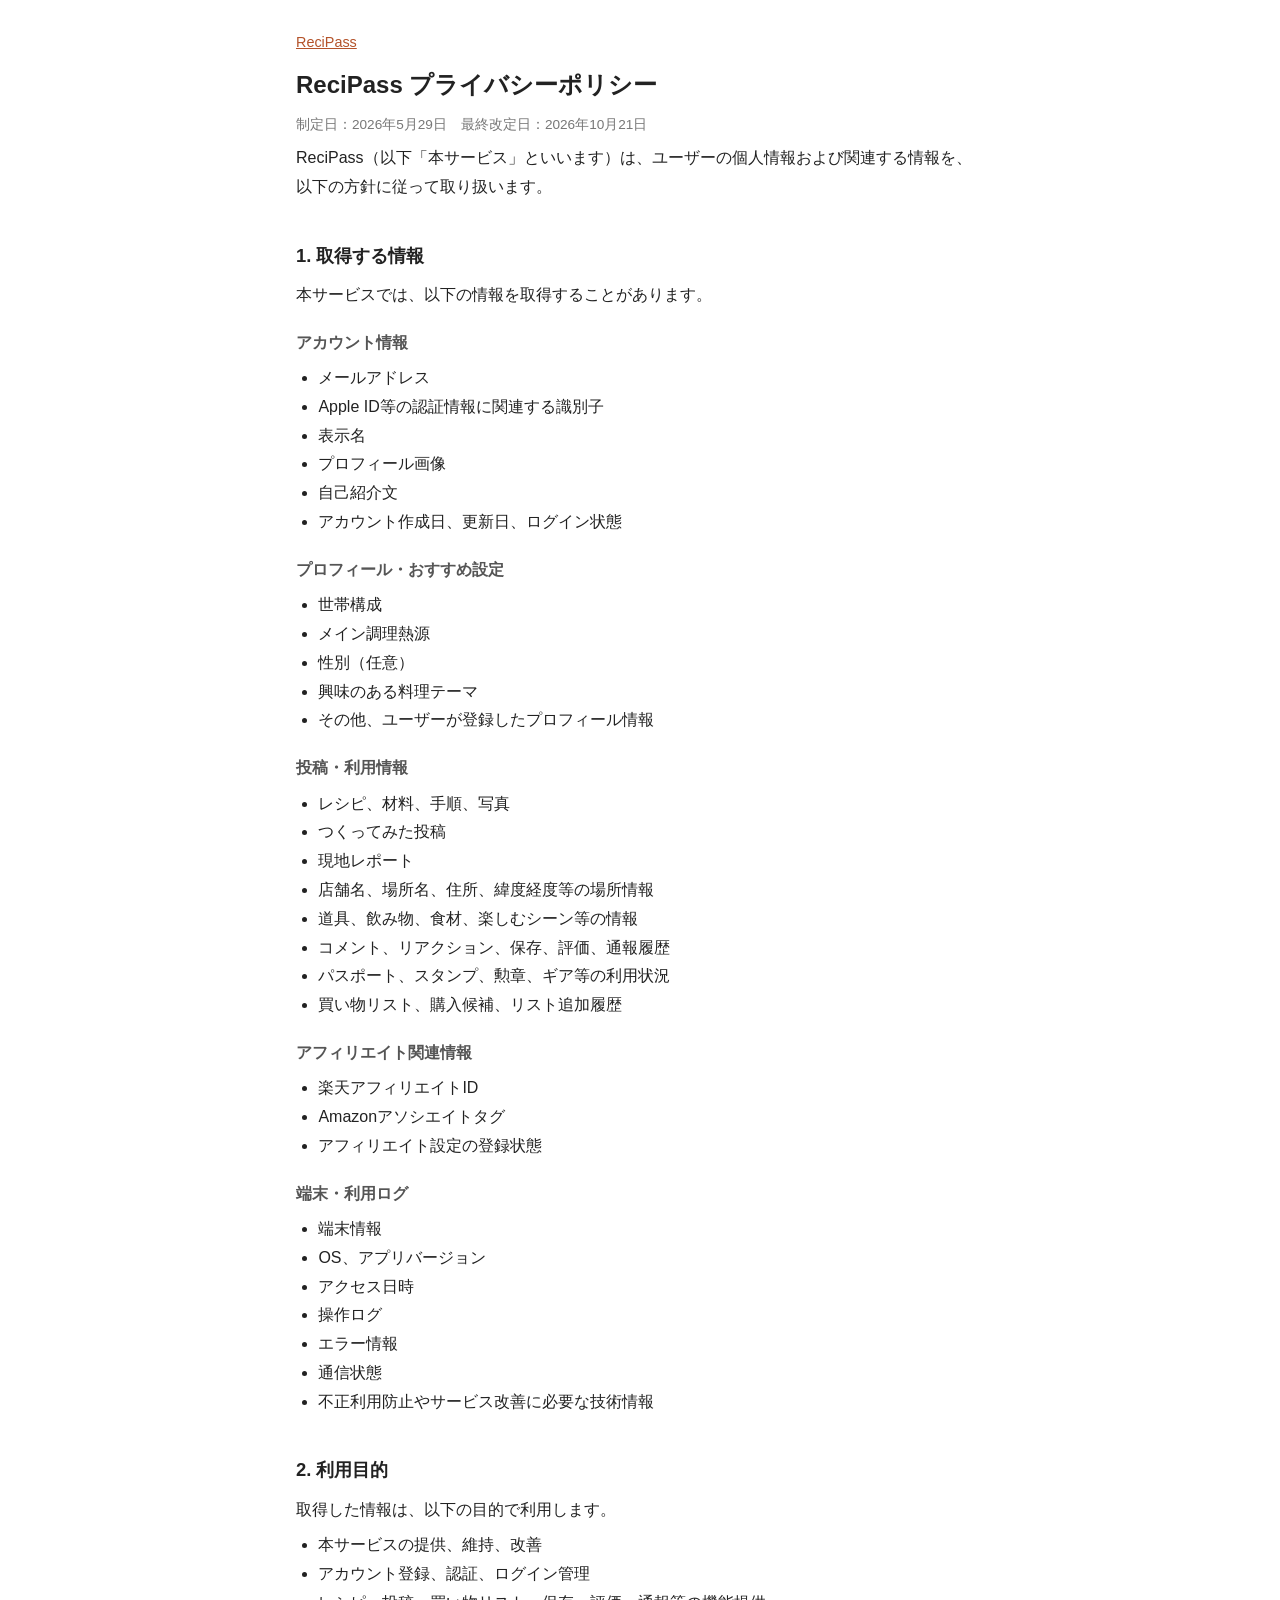
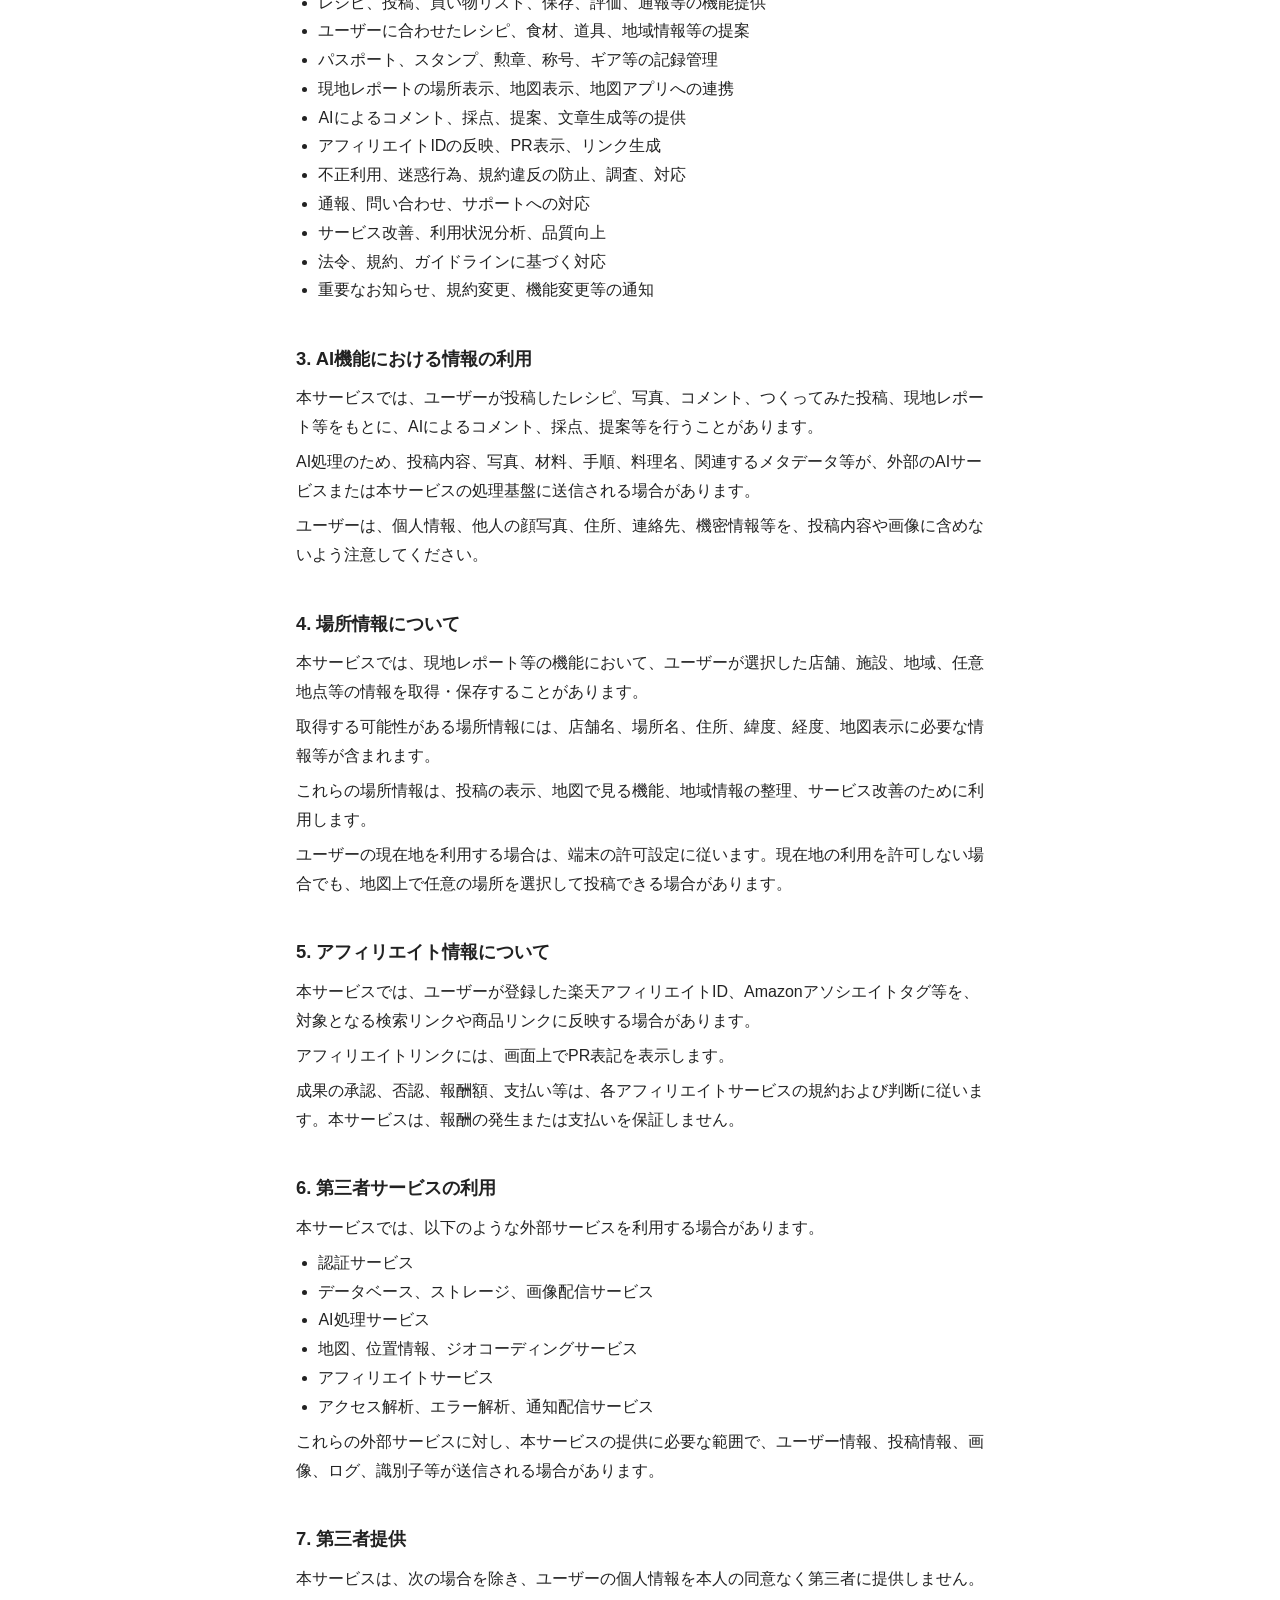
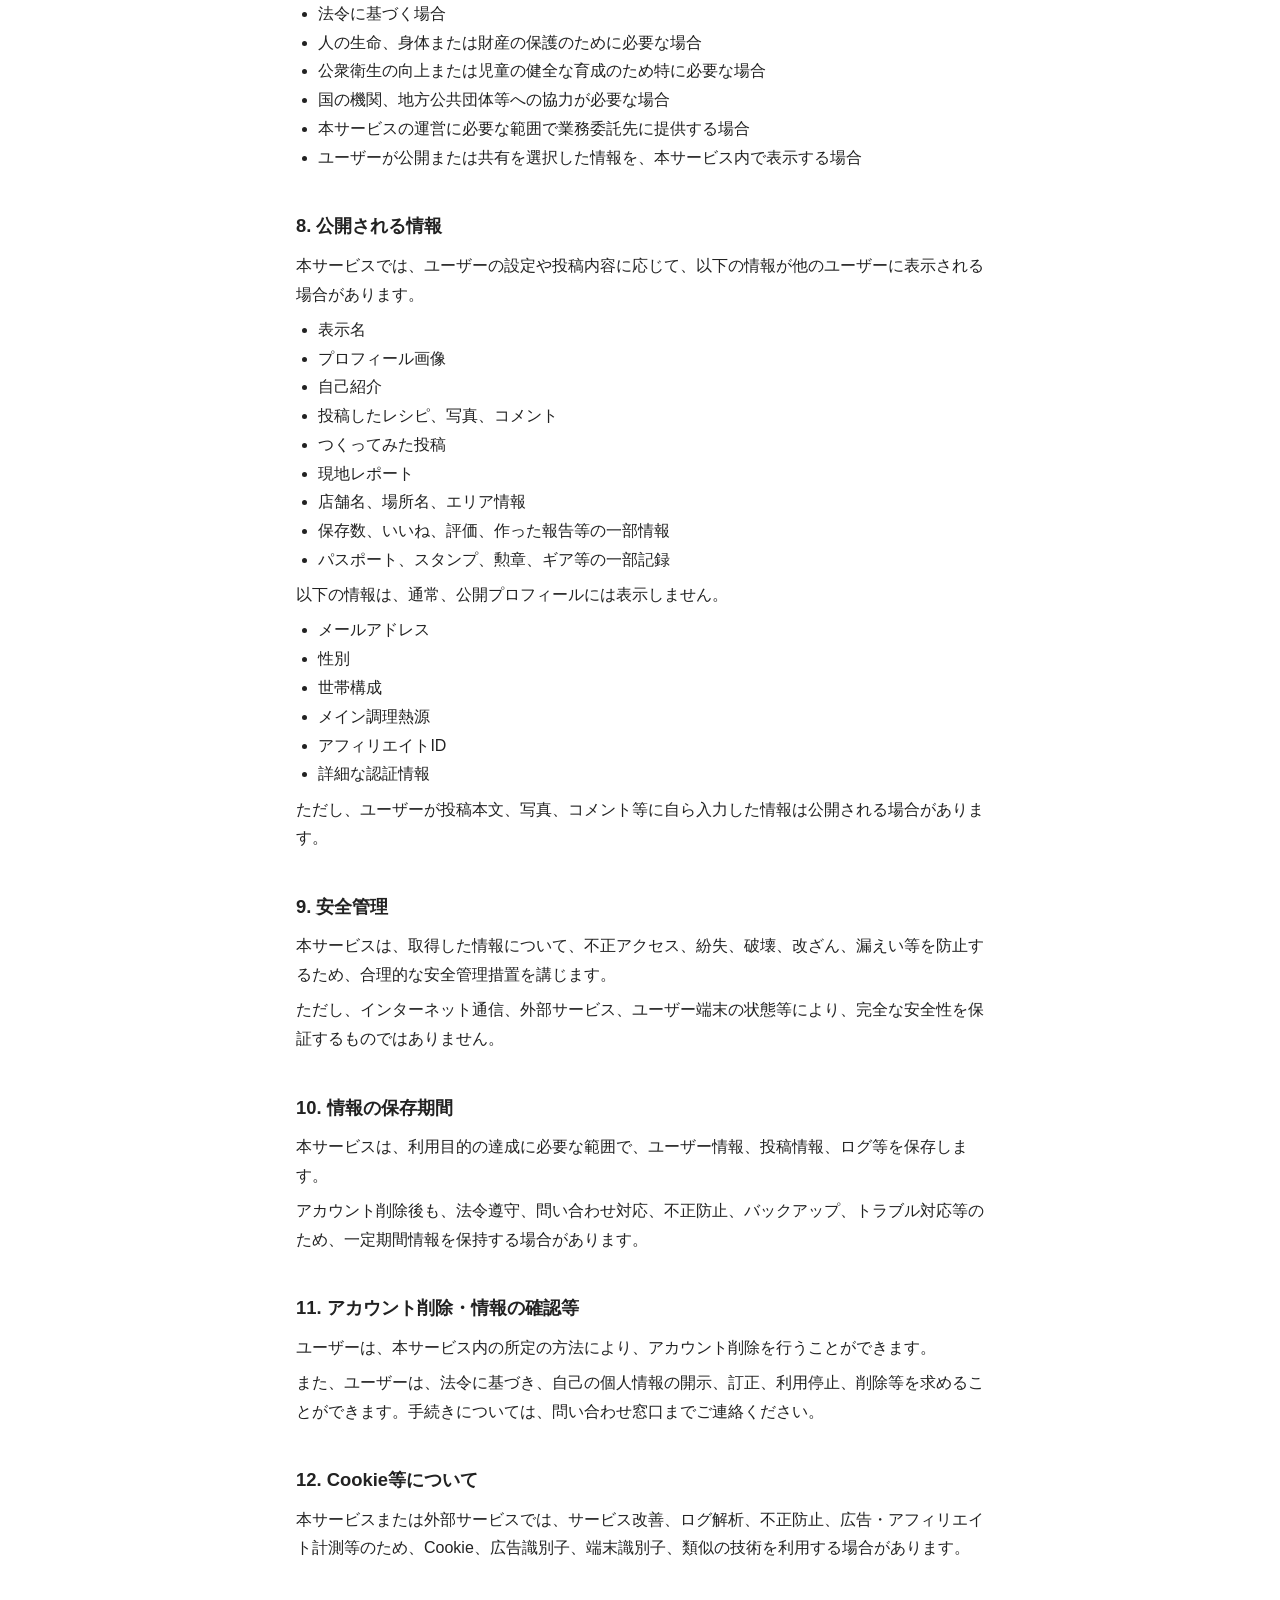
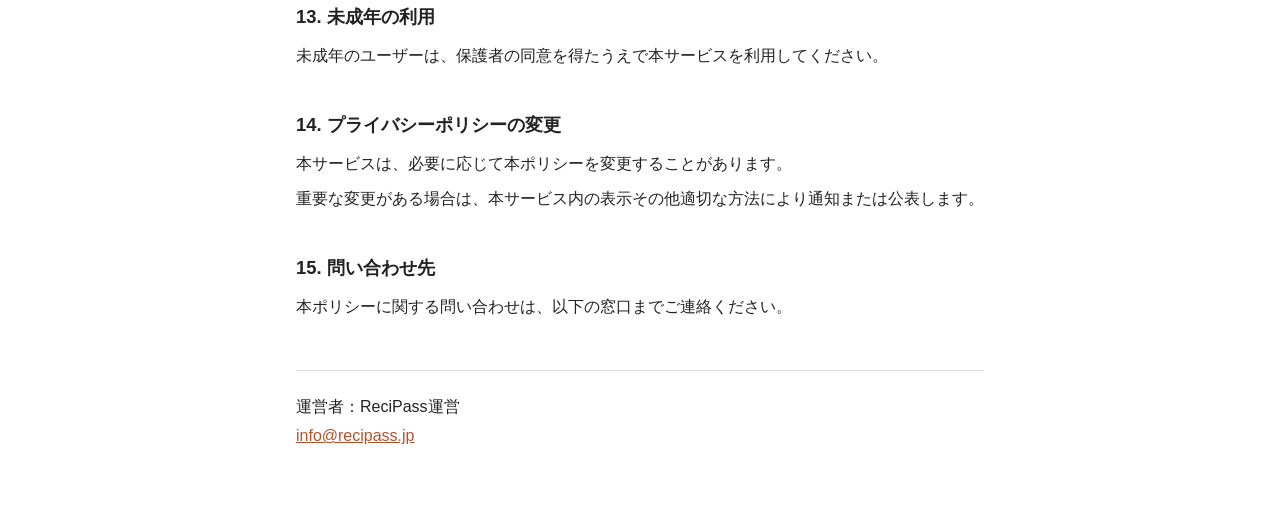
==== privacy.html @ ae3ea398 "ReciPass の法務文書サイトを追加（プライバシーポリシー・利用規約・CNAME） アプリ内本文（LegalDocuments.swift・最終改定日 2026年10月21日）から生成。  Co-" ====
<!doctype html>
<html lang="ja">
<head>
<meta charset="utf-8">
<meta name="viewport" content="width=device-width, initial-scale=1">
<title>ReciPass プライバシーポリシー</title>
<link rel="stylesheet" href="style.css">
</head>
<body>
<main>
<p class="nav"><a href="./">ReciPass</a></p>
<h1>ReciPass プライバシーポリシー</h1>
<p class="meta">制定日：2026年5月29日　最終改定日：2026年10月21日</p>
<p>ReciPass（以下「本サービス」といいます）は、ユーザーの個人情報および関連する情報を、以下の方針に従って取り扱います。</p>
<h2>1. 取得する情報</h2>
<p>本サービスでは、以下の情報を取得することがあります。</p>
<h3>アカウント情報</h3>
<ul>
  <li>メールアドレス</li>
  <li>Apple ID等の認証情報に関連する識別子</li>
  <li>表示名</li>
  <li>プロフィール画像</li>
  <li>自己紹介文</li>
  <li>アカウント作成日、更新日、ログイン状態</li>
</ul>
<h3>プロフィール・おすすめ設定</h3>
<ul>
  <li>世帯構成</li>
  <li>メイン調理熱源</li>
  <li>性別（任意）</li>
  <li>興味のある料理テーマ</li>
  <li>その他、ユーザーが登録したプロフィール情報</li>
</ul>
<h3>投稿・利用情報</h3>
<ul>
  <li>レシピ、材料、手順、写真</li>
  <li>つくってみた投稿</li>
  <li>現地レポート</li>
  <li>店舗名、場所名、住所、緯度経度等の場所情報</li>
  <li>道具、飲み物、食材、楽しむシーン等の情報</li>
  <li>コメント、リアクション、保存、評価、通報履歴</li>
  <li>パスポート、スタンプ、勲章、ギア等の利用状況</li>
  <li>買い物リスト、購入候補、リスト追加履歴</li>
</ul>
<h3>アフィリエイト関連情報</h3>
<ul>
  <li>楽天アフィリエイトID</li>
  <li>Amazonアソシエイトタグ</li>
  <li>アフィリエイト設定の登録状態</li>
</ul>
<h3>端末・利用ログ</h3>
<ul>
  <li>端末情報</li>
  <li>OS、アプリバージョン</li>
  <li>アクセス日時</li>
  <li>操作ログ</li>
  <li>エラー情報</li>
  <li>通信状態</li>
  <li>不正利用防止やサービス改善に必要な技術情報</li>
</ul>
<h2>2. 利用目的</h2>
<p>取得した情報は、以下の目的で利用します。</p>
<ul>
  <li>本サービスの提供、維持、改善</li>
  <li>アカウント登録、認証、ログイン管理</li>
  <li>レシピ、投稿、買い物リスト、保存、評価、通報等の機能提供</li>
  <li>ユーザーに合わせたレシピ、食材、道具、地域情報等の提案</li>
  <li>パスポート、スタンプ、勲章、称号、ギア等の記録管理</li>
  <li>現地レポートの場所表示、地図表示、地図アプリへの連携</li>
  <li>AIによるコメント、採点、提案、文章生成等の提供</li>
  <li>アフィリエイトIDの反映、PR表示、リンク生成</li>
  <li>不正利用、迷惑行為、規約違反の防止、調査、対応</li>
  <li>通報、問い合わせ、サポートへの対応</li>
  <li>サービス改善、利用状況分析、品質向上</li>
  <li>法令、規約、ガイドラインに基づく対応</li>
  <li>重要なお知らせ、規約変更、機能変更等の通知</li>
</ul>
<h2>3. AI機能における情報の利用</h2>
<p>本サービスでは、ユーザーが投稿したレシピ、写真、コメント、つくってみた投稿、現地レポート等をもとに、AIによるコメント、採点、提案等を行うことがあります。</p>
<p>AI処理のため、投稿内容、写真、材料、手順、料理名、関連するメタデータ等が、外部のAIサービスまたは本サービスの処理基盤に送信される場合があります。</p>
<p>ユーザーは、個人情報、他人の顔写真、住所、連絡先、機密情報等を、投稿内容や画像に含めないよう注意してください。</p>
<h2>4. 場所情報について</h2>
<p>本サービスでは、現地レポート等の機能において、ユーザーが選択した店舗、施設、地域、任意地点等の情報を取得・保存することがあります。</p>
<p>取得する可能性がある場所情報には、店舗名、場所名、住所、緯度、経度、地図表示に必要な情報等が含まれます。</p>
<p>これらの場所情報は、投稿の表示、地図で見る機能、地域情報の整理、サービス改善のために利用します。</p>
<p>ユーザーの現在地を利用する場合は、端末の許可設定に従います。現在地の利用を許可しない場合でも、地図上で任意の場所を選択して投稿できる場合があります。</p>
<h2>5. アフィリエイト情報について</h2>
<p>本サービスでは、ユーザーが登録した楽天アフィリエイトID、Amazonアソシエイトタグ等を、対象となる検索リンクや商品リンクに反映する場合があります。</p>
<p>アフィリエイトリンクには、画面上でPR表記を表示します。</p>
<p>成果の承認、否認、報酬額、支払い等は、各アフィリエイトサービスの規約および判断に従います。本サービスは、報酬の発生または支払いを保証しません。</p>
<h2>6. 第三者サービスの利用</h2>
<p>本サービスでは、以下のような外部サービスを利用する場合があります。</p>
<ul>
  <li>認証サービス</li>
  <li>データベース、ストレージ、画像配信サービス</li>
  <li>AI処理サービス</li>
  <li>地図、位置情報、ジオコーディングサービス</li>
  <li>アフィリエイトサービス</li>
  <li>アクセス解析、エラー解析、通知配信サービス</li>
</ul>
<p>これらの外部サービスに対し、本サービスの提供に必要な範囲で、ユーザー情報、投稿情報、画像、ログ、識別子等が送信される場合があります。</p>
<h2>7. 第三者提供</h2>
<p>本サービスは、次の場合を除き、ユーザーの個人情報を本人の同意なく第三者に提供しません。</p>
<ul>
  <li>法令に基づく場合</li>
  <li>人の生命、身体または財産の保護のために必要な場合</li>
  <li>公衆衛生の向上または児童の健全な育成のため特に必要な場合</li>
  <li>国の機関、地方公共団体等への協力が必要な場合</li>
  <li>本サービスの運営に必要な範囲で業務委託先に提供する場合</li>
  <li>ユーザーが公開または共有を選択した情報を、本サービス内で表示する場合</li>
</ul>
<h2>8. 公開される情報</h2>
<p>本サービスでは、ユーザーの設定や投稿内容に応じて、以下の情報が他のユーザーに表示される場合があります。</p>
<ul>
  <li>表示名</li>
  <li>プロフィール画像</li>
  <li>自己紹介</li>
  <li>投稿したレシピ、写真、コメント</li>
  <li>つくってみた投稿</li>
  <li>現地レポート</li>
  <li>店舗名、場所名、エリア情報</li>
  <li>保存数、いいね、評価、作った報告等の一部情報</li>
  <li>パスポート、スタンプ、勲章、ギア等の一部記録</li>
</ul>
<p>以下の情報は、通常、公開プロフィールには表示しません。</p>
<ul>
  <li>メールアドレス</li>
  <li>性別</li>
  <li>世帯構成</li>
  <li>メイン調理熱源</li>
  <li>アフィリエイトID</li>
  <li>詳細な認証情報</li>
</ul>
<p>ただし、ユーザーが投稿本文、写真、コメント等に自ら入力した情報は公開される場合があります。</p>
<h2>9. 安全管理</h2>
<p>本サービスは、取得した情報について、不正アクセス、紛失、破壊、改ざん、漏えい等を防止するため、合理的な安全管理措置を講じます。</p>
<p>ただし、インターネット通信、外部サービス、ユーザー端末の状態等により、完全な安全性を保証するものではありません。</p>
<h2>10. 情報の保存期間</h2>
<p>本サービスは、利用目的の達成に必要な範囲で、ユーザー情報、投稿情報、ログ等を保存します。</p>
<p>アカウント削除後も、法令遵守、問い合わせ対応、不正防止、バックアップ、トラブル対応等のため、一定期間情報を保持する場合があります。</p>
<h2>11. アカウント削除・情報の確認等</h2>
<p>ユーザーは、本サービス内の所定の方法により、アカウント削除を行うことができます。</p>
<p>また、ユーザーは、法令に基づき、自己の個人情報の開示、訂正、利用停止、削除等を求めることができます。手続きについては、問い合わせ窓口までご連絡ください。</p>
<h2>12. Cookie等について</h2>
<p>本サービスまたは外部サービスでは、サービス改善、ログ解析、不正防止、広告・アフィリエイト計測等のため、Cookie、広告識別子、端末識別子、類似の技術を利用する場合があります。</p>
<h2>13. 未成年の利用</h2>
<p>未成年のユーザーは、保護者の同意を得たうえで本サービスを利用してください。</p>
<h2>14. プライバシーポリシーの変更</h2>
<p>本サービスは、必要に応じて本ポリシーを変更することがあります。</p>
<p>重要な変更がある場合は、本サービス内の表示その他適切な方法により通知または公表します。</p>
<h2>15. 問い合わせ先</h2>
<p>本ポリシーに関する問い合わせは、以下の窓口までご連絡ください。</p>
<footer>
<p>運営者：ReciPass運営<br>
<a href="mailto:info@recipass.jp">info@recipass.jp</a></p>
</footer>
</main>
</body>
</html>
---- style.css ----
:root { color-scheme: light dark; }
* { box-sizing: border-box; }
body {
  margin: 0;
  font-family: -apple-system, BlinkMacSystemFont, "Hiragino Sans", "Hiragino Kaku Gothic ProN", "Yu Gothic", "Meiryo", sans-serif;
  font-size: 16px;
  line-height: 1.8;
  color: #222;
  background: #fff;
  overflow-wrap: anywhere;
}
main { max-width: 720px; margin: 0 auto; padding: 24px 16px 48px; }
h1 { font-size: 1.5rem; line-height: 1.4; margin: 0.5em 0; }
h2 { font-size: 1.15rem; margin: 2em 0 0.5em; }
h3 { font-size: 1rem; margin: 1.2em 0 0.3em; color: #555; }
p { margin: 0.4em 0; }
ul { padding-left: 1.4em; margin: 0.4em 0; }
a { color: #b4532a; }
.nav { font-size: 0.9rem; }
.meta { font-size: 0.85rem; color: #777; }
footer { margin-top: 3em; padding-top: 1em; border-top: 1px solid #ddd; }
@media (prefers-color-scheme: dark) {
  body { color: #e6e6e6; background: #161616; }
  h3 { color: #bbb; }
  .meta { color: #999; }
  a { color: #e8895f; }
  footer { border-top-color: #333; }
}
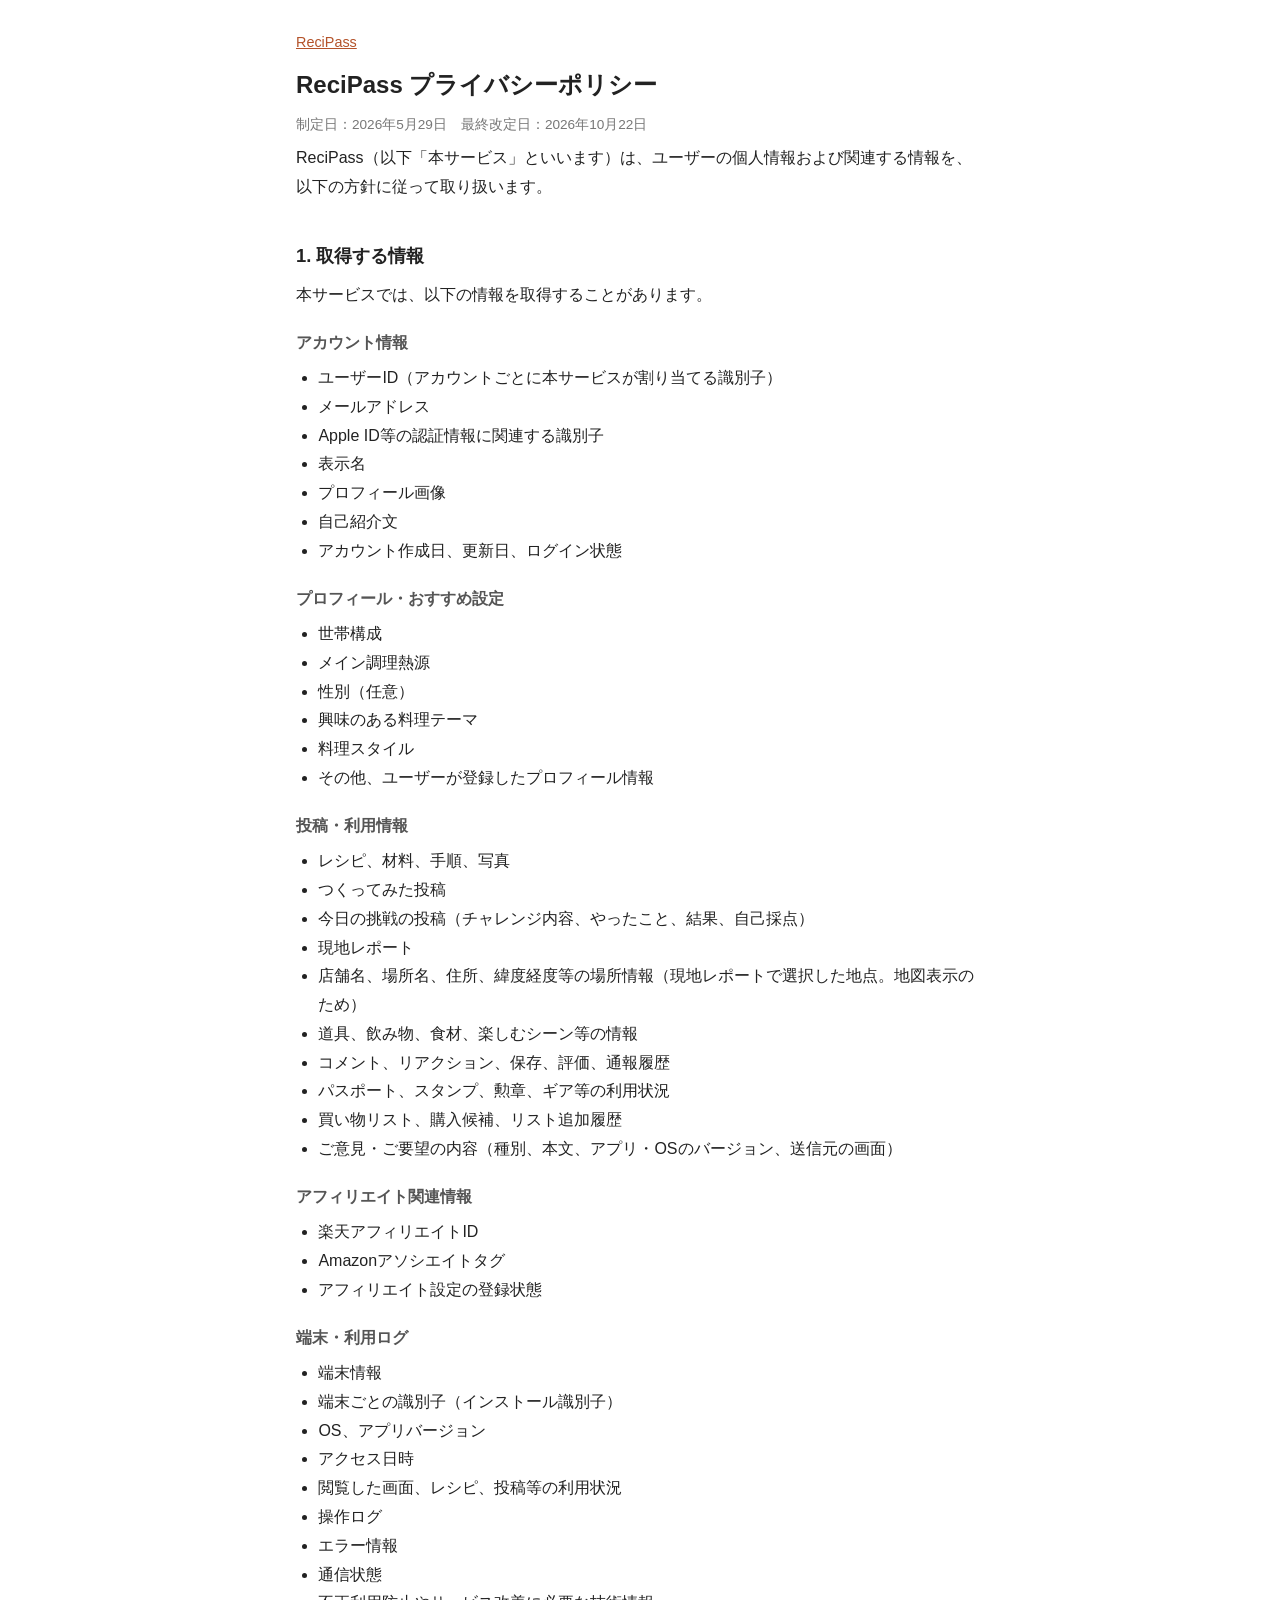
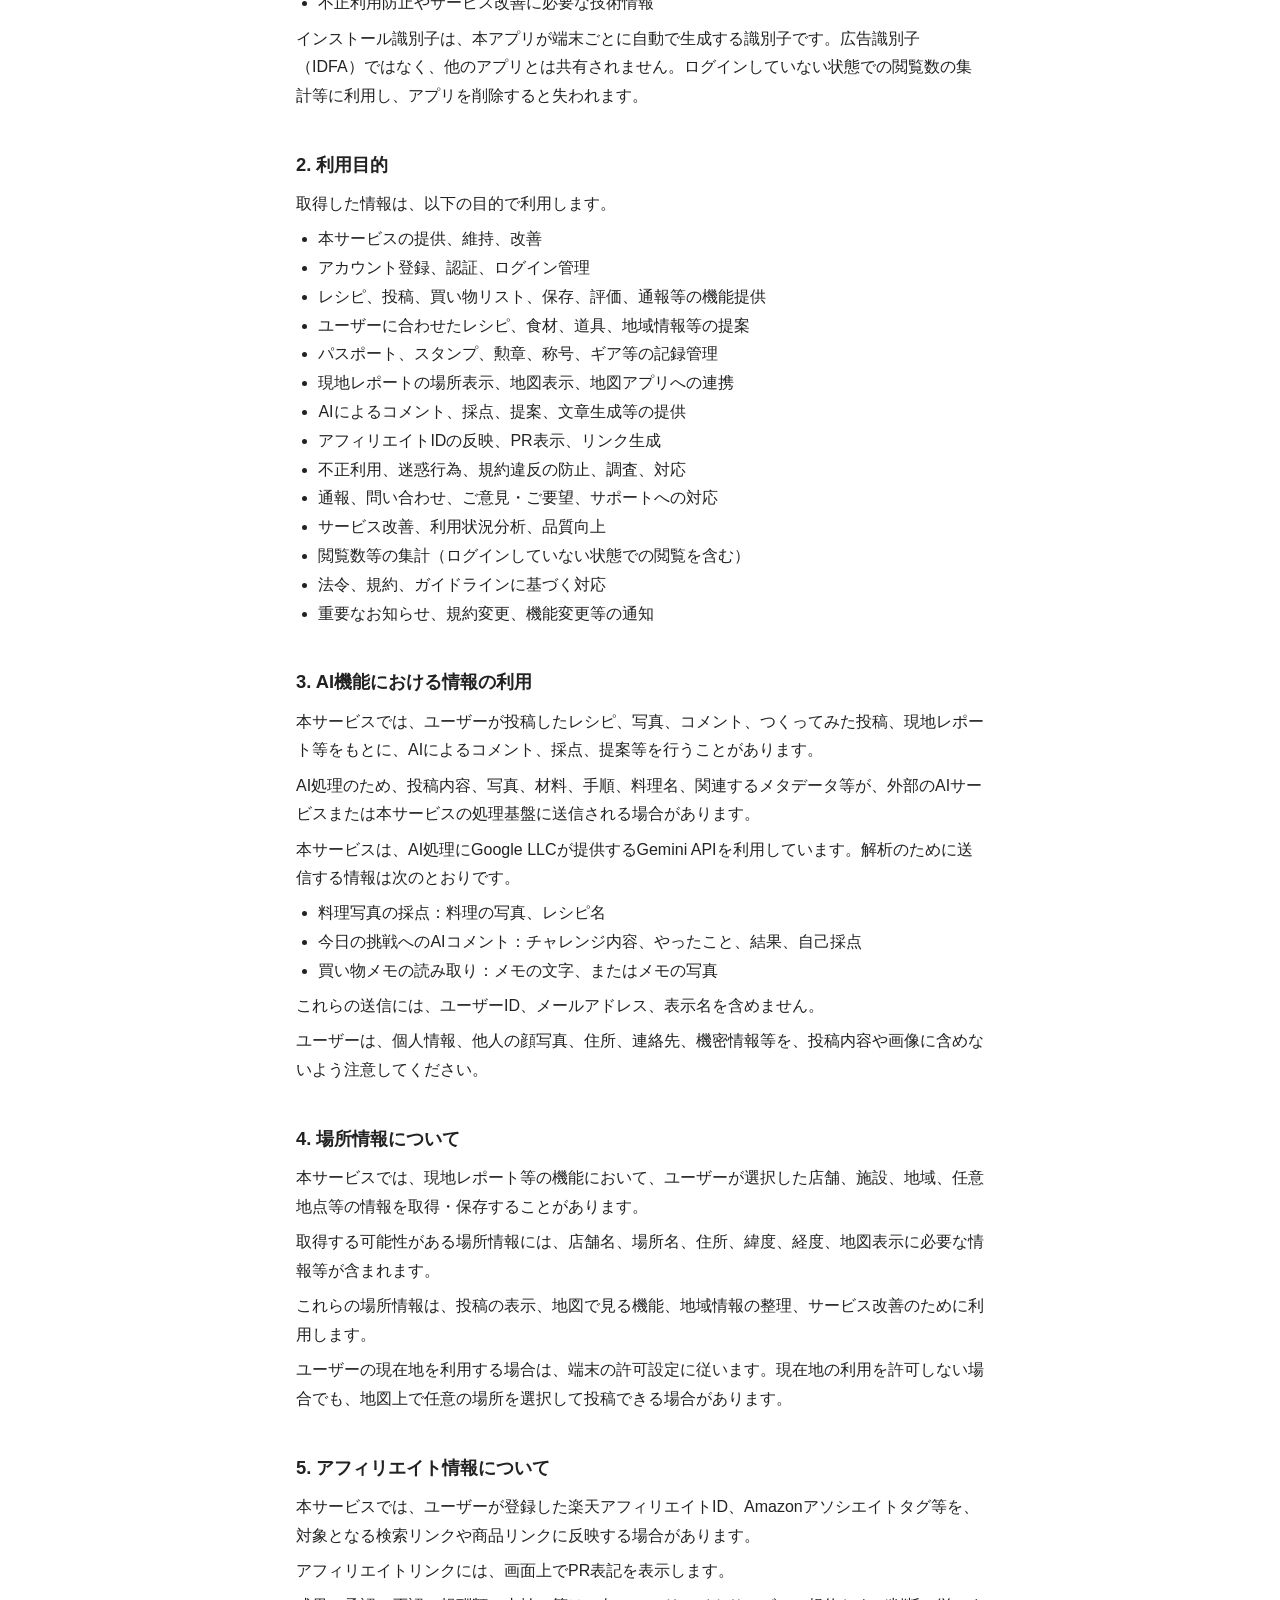
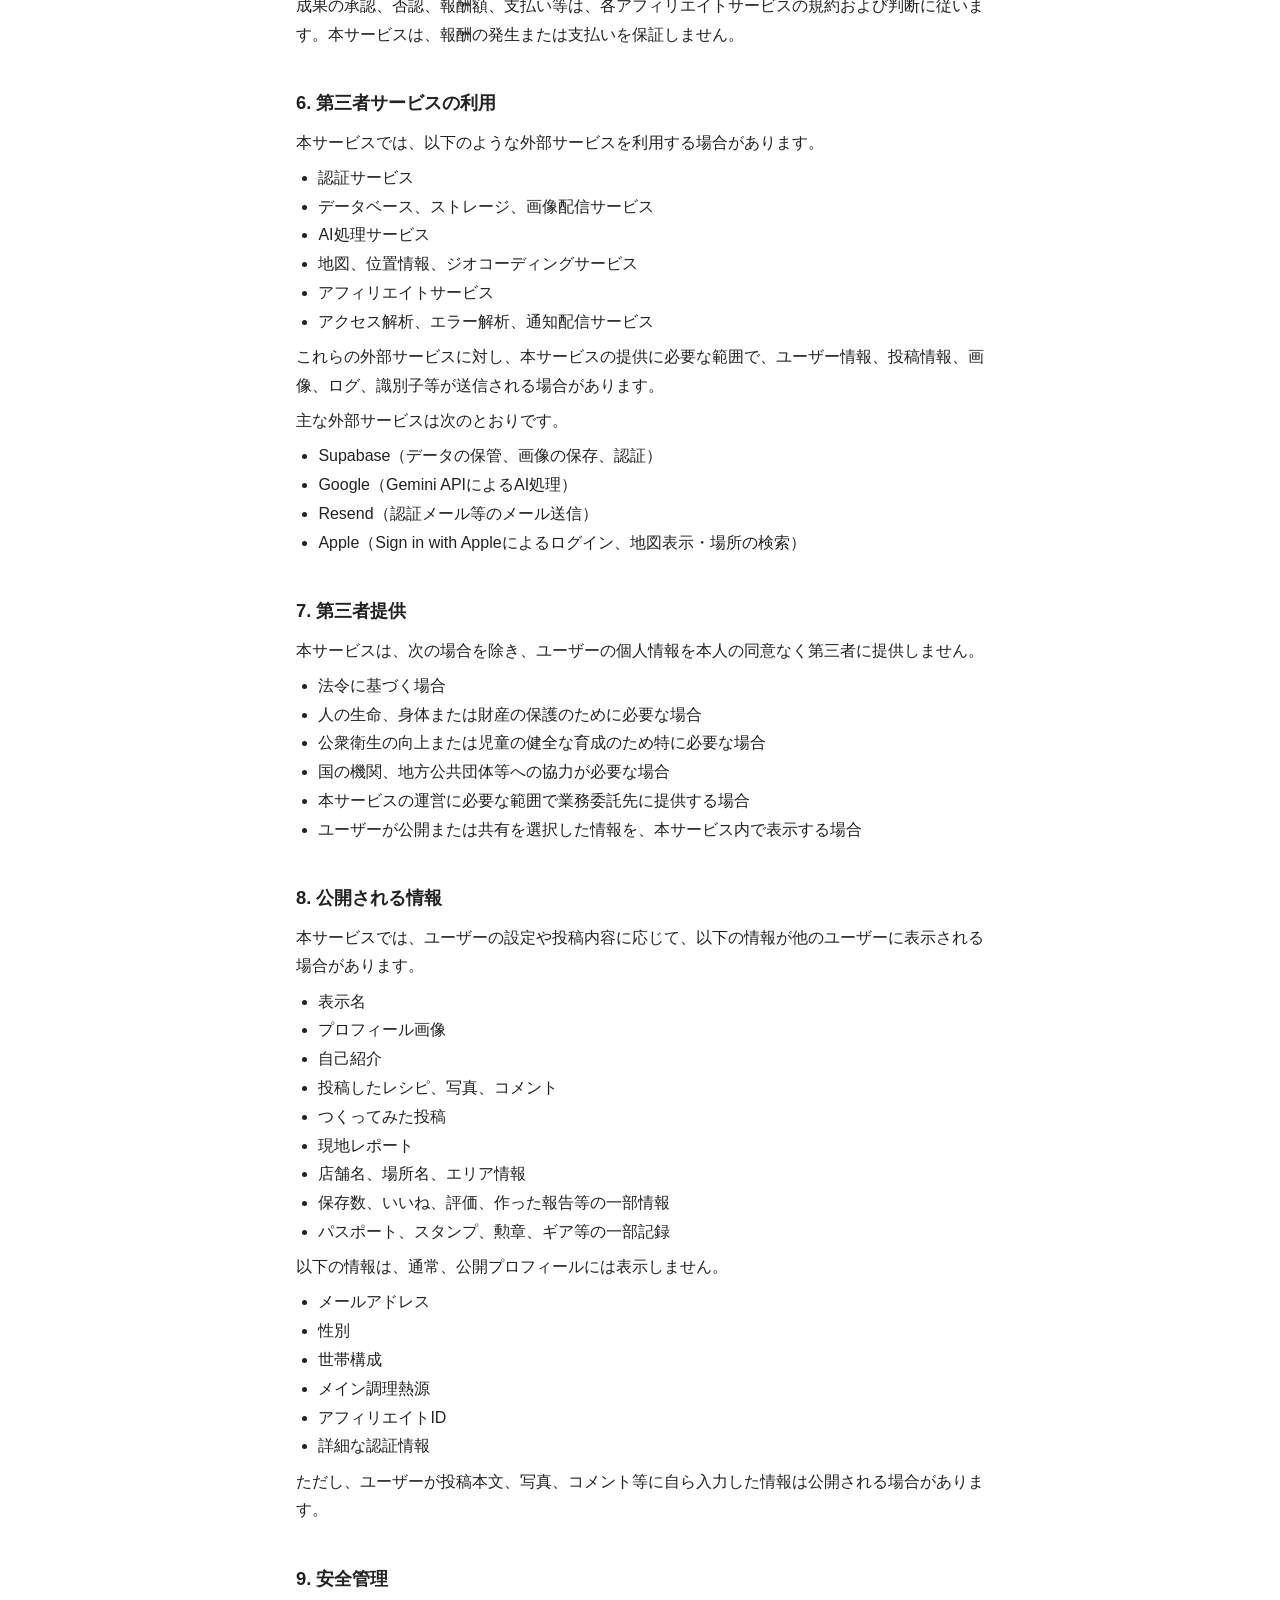
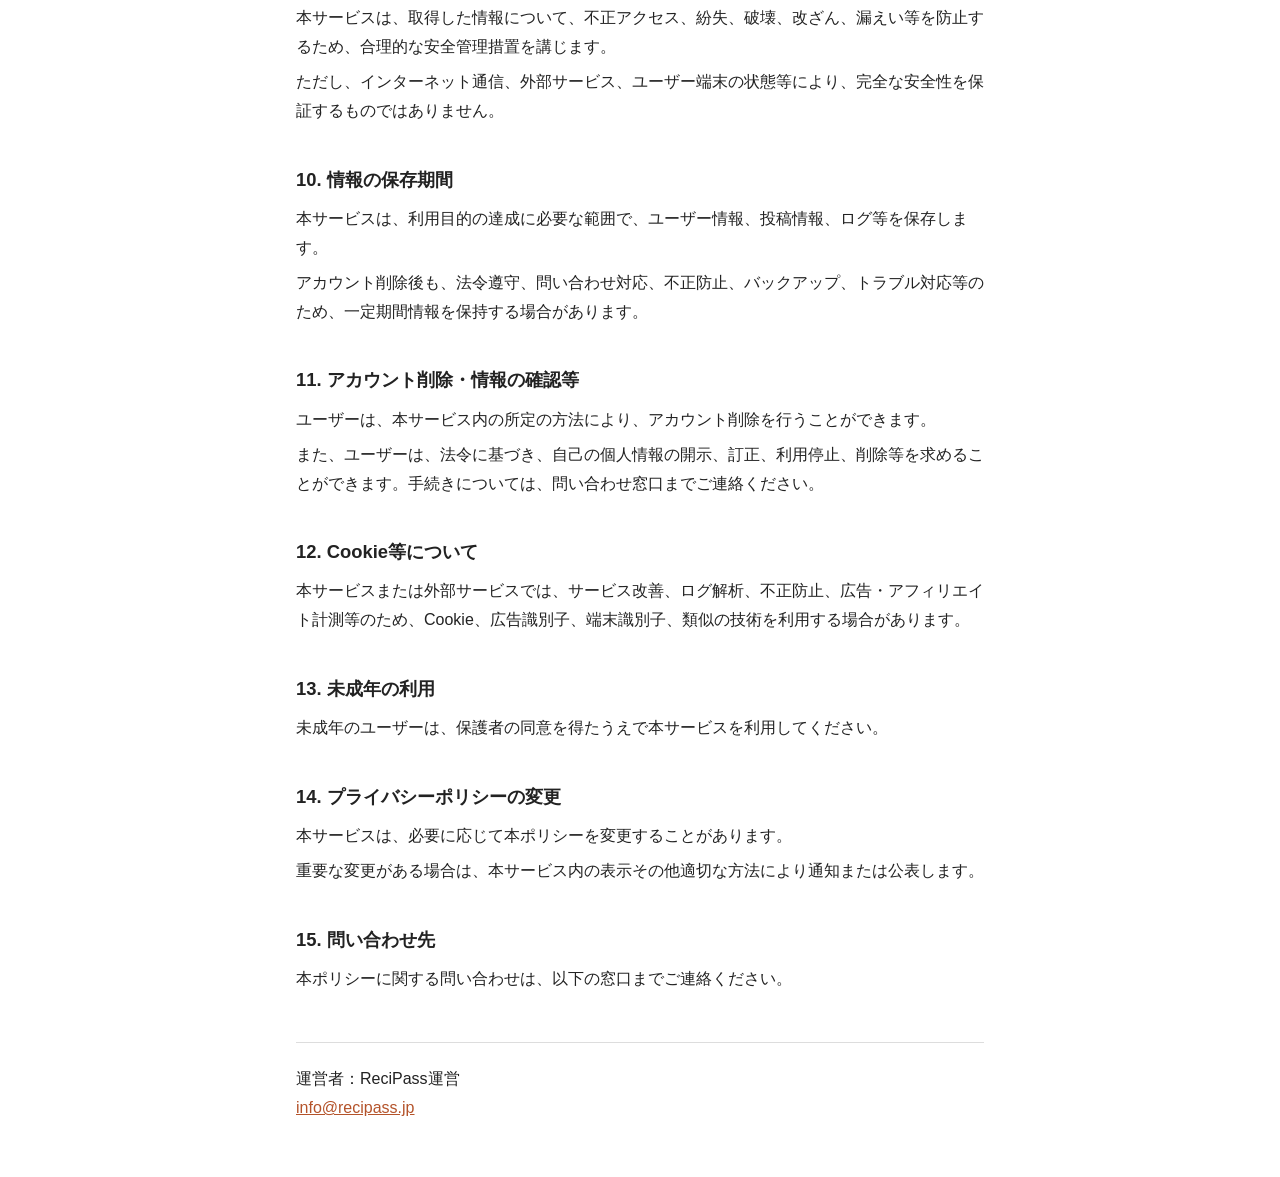
==== commit c60067a8: "プライバシーポリシーを更新（最終改定日 2026年10月22日） アプリ内本文の改定（識別子・AI 送信先・外部サービスの明記）を反映。  Co-Authored-By: Claude Opus 5." ====
--- a/privacy.html
+++ b/privacy.html
@@ -10,12 +10,13 @@
 <main>
 <p class="nav"><a href="./">ReciPass</a></p>
 <h1>ReciPass プライバシーポリシー</h1>
-<p class="meta">制定日：2026年5月29日　最終改定日：2026年10月21日</p>
+<p class="meta">制定日：2026年5月29日　最終改定日：2026年10月22日</p>
 <p>ReciPass（以下「本サービス」といいます）は、ユーザーの個人情報および関連する情報を、以下の方針に従って取り扱います。</p>
 <h2>1. 取得する情報</h2>
 <p>本サービスでは、以下の情報を取得することがあります。</p>
 <h3>アカウント情報</h3>
 <ul>
+  <li>ユーザーID（アカウントごとに本サービスが割り当てる識別子）</li>
   <li>メールアドレス</li>
   <li>Apple ID等の認証情報に関連する識別子</li>
   <li>表示名</li>
@@ -29,18 +30,21 @@
   <li>メイン調理熱源</li>
   <li>性別（任意）</li>
   <li>興味のある料理テーマ</li>
+  <li>料理スタイル</li>
   <li>その他、ユーザーが登録したプロフィール情報</li>
 </ul>
 <h3>投稿・利用情報</h3>
 <ul>
   <li>レシピ、材料、手順、写真</li>
   <li>つくってみた投稿</li>
+  <li>今日の挑戦の投稿（チャレンジ内容、やったこと、結果、自己採点）</li>
   <li>現地レポート</li>
-  <li>店舗名、場所名、住所、緯度経度等の場所情報</li>
+  <li>店舗名、場所名、住所、緯度経度等の場所情報（現地レポートで選択した地点。地図表示のため）</li>
   <li>道具、飲み物、食材、楽しむシーン等の情報</li>
   <li>コメント、リアクション、保存、評価、通報履歴</li>
   <li>パスポート、スタンプ、勲章、ギア等の利用状況</li>
   <li>買い物リスト、購入候補、リスト追加履歴</li>
+  <li>ご意見・ご要望の内容（種別、本文、アプリ・OSのバージョン、送信元の画面）</li>
 </ul>
 <h3>アフィリエイト関連情報</h3>
 <ul>
@@ -51,13 +55,16 @@
 <h3>端末・利用ログ</h3>
 <ul>
   <li>端末情報</li>
+  <li>端末ごとの識別子（インストール識別子）</li>
   <li>OS、アプリバージョン</li>
   <li>アクセス日時</li>
+  <li>閲覧した画面、レシピ、投稿等の利用状況</li>
   <li>操作ログ</li>
   <li>エラー情報</li>
   <li>通信状態</li>
   <li>不正利用防止やサービス改善に必要な技術情報</li>
 </ul>
+<p>インストール識別子は、本アプリが端末ごとに自動で生成する識別子です。広告識別子（IDFA）ではなく、他のアプリとは共有されません。ログインしていない状態での閲覧数の集計等に利用し、アプリを削除すると失われます。</p>
 <h2>2. 利用目的</h2>
 <p>取得した情報は、以下の目的で利用します。</p>
 <ul>
@@ -70,14 +77,22 @@
   <li>AIによるコメント、採点、提案、文章生成等の提供</li>
   <li>アフィリエイトIDの反映、PR表示、リンク生成</li>
   <li>不正利用、迷惑行為、規約違反の防止、調査、対応</li>
-  <li>通報、問い合わせ、サポートへの対応</li>
+  <li>通報、問い合わせ、ご意見・ご要望、サポートへの対応</li>
   <li>サービス改善、利用状況分析、品質向上</li>
+  <li>閲覧数等の集計（ログインしていない状態での閲覧を含む）</li>
   <li>法令、規約、ガイドラインに基づく対応</li>
   <li>重要なお知らせ、規約変更、機能変更等の通知</li>
 </ul>
 <h2>3. AI機能における情報の利用</h2>
 <p>本サービスでは、ユーザーが投稿したレシピ、写真、コメント、つくってみた投稿、現地レポート等をもとに、AIによるコメント、採点、提案等を行うことがあります。</p>
 <p>AI処理のため、投稿内容、写真、材料、手順、料理名、関連するメタデータ等が、外部のAIサービスまたは本サービスの処理基盤に送信される場合があります。</p>
+<p>本サービスは、AI処理にGoogle LLCが提供するGemini APIを利用しています。解析のために送信する情報は次のとおりです。</p>
+<ul>
+  <li>料理写真の採点：料理の写真、レシピ名</li>
+  <li>今日の挑戦へのAIコメント：チャレンジ内容、やったこと、結果、自己採点</li>
+  <li>買い物メモの読み取り：メモの文字、またはメモの写真</li>
+</ul>
+<p>これらの送信には、ユーザーID、メールアドレス、表示名を含めません。</p>
 <p>ユーザーは、個人情報、他人の顔写真、住所、連絡先、機密情報等を、投稿内容や画像に含めないよう注意してください。</p>
 <h2>4. 場所情報について</h2>
 <p>本サービスでは、現地レポート等の機能において、ユーザーが選択した店舗、施設、地域、任意地点等の情報を取得・保存することがあります。</p>
@@ -99,6 +114,13 @@
   <li>アクセス解析、エラー解析、通知配信サービス</li>
 </ul>
 <p>これらの外部サービスに対し、本サービスの提供に必要な範囲で、ユーザー情報、投稿情報、画像、ログ、識別子等が送信される場合があります。</p>
+<p>主な外部サービスは次のとおりです。</p>
+<ul>
+  <li>Supabase（データの保管、画像の保存、認証）</li>
+  <li>Google（Gemini APIによるAI処理）</li>
+  <li>Resend（認証メール等のメール送信）</li>
+  <li>Apple（Sign in with Appleによるログイン、地図表示・場所の検索）</li>
+</ul>
 <h2>7. 第三者提供</h2>
 <p>本サービスは、次の場合を除き、ユーザーの個人情報を本人の同意なく第三者に提供しません。</p>
 <ul>
